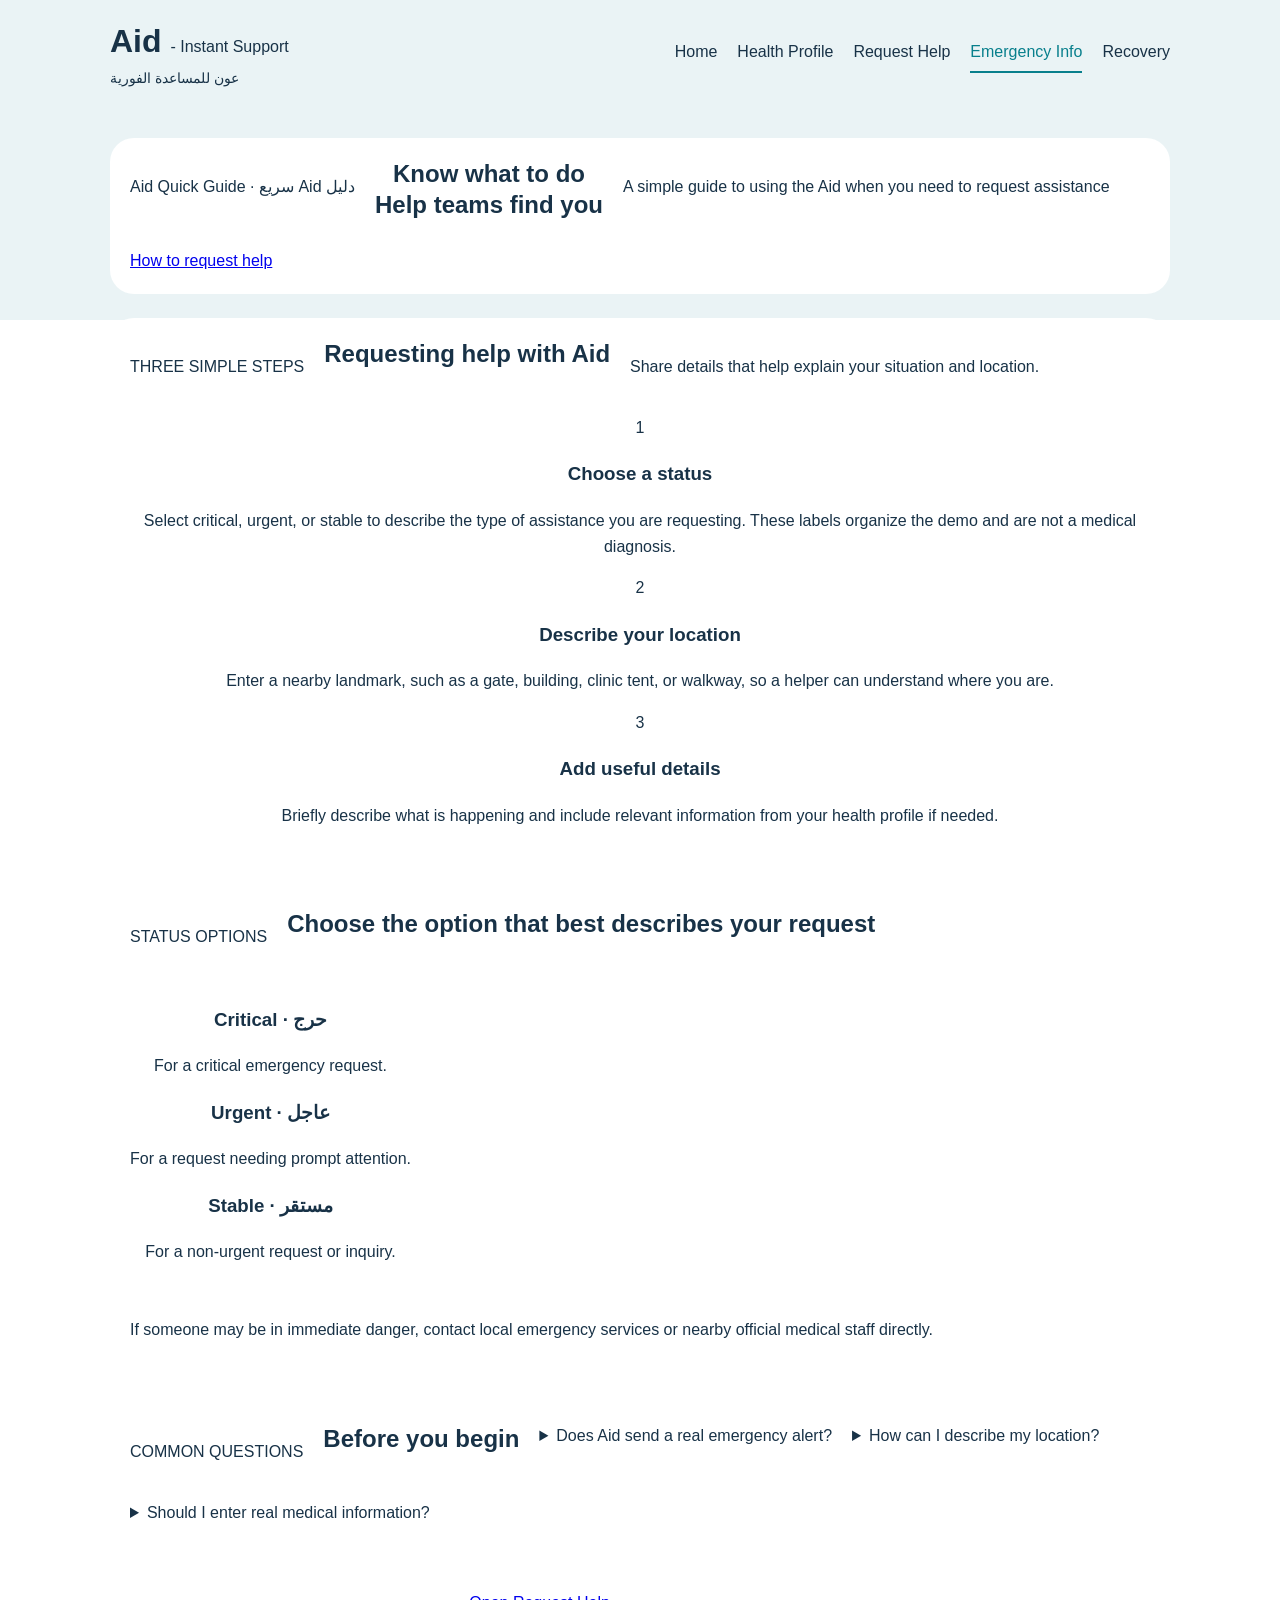
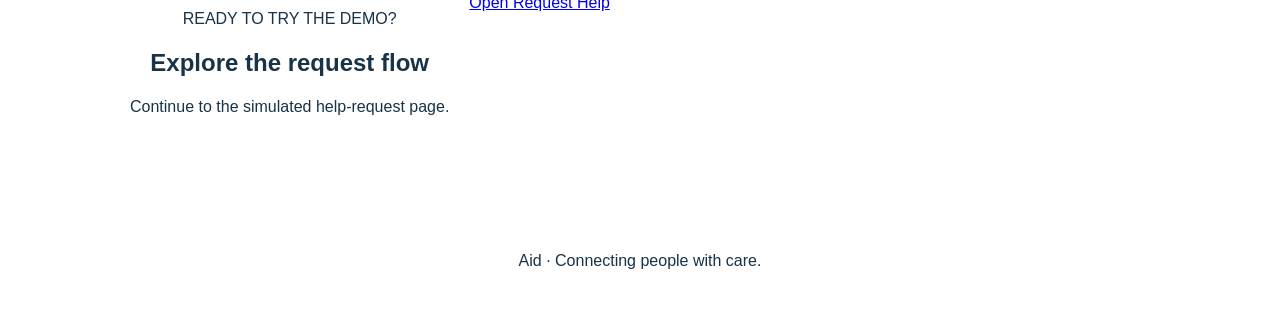
==== Emergency Info.html @ 05818f36 "Emergency Info - v1.0" ====
<!DOCTYPE html>
<html lang="en">
    <head>
        <meta charset="UTF-8">
        <title>Aid | Emergency Info</title>
    
        <link rel="stylesheet" type="text/css" href="style.css">
    </head>
    <body>
        <!-- Website name & navigation -->
        <header>
            <div class="brand">
                <span class="Logo" aria-hidden="true"></span>
                <h1>Aid <span>- Instant Support</span></h1>
                <p lang="ar" dir="rtl">عون للمساعدة الفورية</p>
            </div>

            <nav aria-label="Main navigation">
                <a href="index.html">Home</a>
                <a href="profile.html">Health Profile</a>
                <a href="request.html">Request Help</a>
                <a href="Emergency Info.html" aria-current="page">Emergency Info</a>
                <a href="recovery.html">Recovery</a>
            </nav>
        </header>

        <main class="Emergency">
            <section class="Info-A">
                <p class="Info-B">Aid Quick Guide · <span lang="ar">سريع Aid دليل</span></p>
                <h2>Know what to do <br><span>Help teams find you</span></h2>
                <p class="Info-C">A simple guide to using the Aid when you need to request assistance</p>
                <a class="Info-Button" href="#steps">How to request help</a>
            </section>

            <section class="Info-Section" id="steps">
                <p class="Info-B">THREE SIMPLE STEPS</p>
                <h2>Requesting help with Aid</h2>
                <p class="Info-Intro">
                    Share details that help explain your situation and location.
                </p>

                <div class="Info-Steps">
                    <article class="Card">
                        <span class="Number">1</span>
                        <h3>Choose a status</h3>
                        <p>
                            Select critical, urgent, or stable to describe the type of assistance
                            you are requesting. These labels organize the demo and are not a
                            medical diagnosis.
                        </p>
                    </article>

                    <article class="Card">
                        <span class="Number">2</span>
                        <h3>Describe your location</h3>
                        <p>
                            Enter a nearby landmark, such as a gate, building, clinic tent,
                            or walkway, so a helper can understand where you are.
                        </p>
                    </article>

                    <article class="Card">
                            <span class="Number">3</span>
                            <h3>Add useful details</h3>
                            <p>
                                Briefly describe what is happening and include relevant information
                                from your health profile if needed.
                            </p>
                    </article>
                </div>
            </section>

            <section class="Section Statuses">
                <p class="Info-B">STATUS OPTIONS</p>
                <h2>Choose the option that best describes your request</h2>

                <div class="Status-Grid">
                    <article class="Info-Status Info-Critical">
                        <span class="Dot"></span>
                        <div>
                            <h3>Critical · حرج</h3>
                            <p>For a critical emergency request.</p>
                        </div>
                    </article>
                
                    <article class="Info-Status Info-Urgent">
                        <span class="Dot"></span>
                        <div>
                            <h3>Urgent · عاجل</h3>
                            <p>For a request needing prompt attention.</p>
                        </div>
                    </article>

                    <article class="Info-Status Info-Stable">
                        <span class="Dot"></span>
                        <div>
                            <h3>Stable · مستقر</h3>
                            <p>For a non-urgent request or inquiry.</p>
                        </div>
                    </article>
                </div>
                
                <p class="Small-Note">
                    If someone may be in immediate danger, contact local emergency services
                    or nearby official medical staff directly.
                </p>
            </section>
            
            <section class="Section FAQ">
                <p class="Info-B">COMMON QUESTIONS</p>
                <h2>Before you begin</h2>
                
                <details>
                    <summary>Does Aid send a real emergency alert?</summary>
                    <p>
                        No. This course prototype simulates requests and responses.
                        It is not connected to dispatchers or medical teams.
                    </p>
                </details>

                <details>
                    <summary>How can I describe my location?</summary>
                    <p>
                        Use a recognizable nearby landmark, such as a gate, building,
                        clinic tent, or walkway. The prototype does not send GPS coordinates.
                    </p>
                </details>

                <details>
                    <summary>Should I enter real medical information?</summary>
                    <p>
                        No. Use fictional details while testing. The prototype does not
                        provide secure medical storage.
                    </p>
                </details>
            </section>

            <section class="Closing" id="request">
                <div>
                    <p class="Info-B">READY TO TRY THE DEMO?</p>
                    <h2>Explore the request flow</h2>
                    <p>Continue to the simulated help-request page.</p>
                </div>

                <a class="Info-Button" href="request.html">Open Request Help</a>
            </section>
        </main>
        
        <footer>
            <p>Aid · Connecting people with care.</p>
        </footer>
    </body>
</html>
---- style.css ----
* {
    box-sizing: border-box;
}

/*Basic appearance of the entire page. */
body {
    margin: 0;
    font-family: Arial, sans-serif;
    font-size: 16px;
    line-height: 1.6;
    color: #183247;
    background-color: white;
    background-image: linear-gradient(
        to bottom,
        #eaf3f5 0,
        #eaf3f5 320px,
        white 320px,
        white 100%
    );
    background-repeat: no-repeat;
    min-height: 100vh;
}

/* Header styles */
header {
    display: flex;
    justify-content: space-between;
    align-items: center;
    gap: 24px;
    max-width: 1100px;
    margin: 0 auto;
    padding: 16px 20px;
}

header h1 {
    margin: 0;
    font-size: 32px;
}

header h1 span {
    font-size: 16px;
    font-weight: normal;
}

header p {
    margin: 0;
    font-size: 14px;
    text-align: left;
}

/* Navigation styles */
nav {
    display: flex;
    flex-wrap: wrap;
    gap: 20px;
}

nav a {
    color: #183247;
    text-decoration: none;
    padding: 6px 0;
    border-bottom: 2px solid transparent;
}

nav a:hover,
nav a[aria-current="page"] {
    color: #087f8c;
    border-bottom-color: #087f8c;
}

/*==================================================*/
/* Main content styles */
main {
    max-width: 1100px;
    margin: 0 auto;
    padding: 32px 20px;
    text-align: center;
}

main h2 {
    margin: 0 0 8px;
    font-size: 24px;
    line-height: 1.3;
}

main section {
    display: flex;
    flex-wrap: wrap;;
    gap: 20px;
    margin: 0 0 24px;
    padding: 20px;
    background-color: white;
    border-radius: 24px;
}

.subtitle {
    margin: 0 0 24px;
    font-size: 20px;
}

.Icon {
    display: block;
    margin: 12px 0;
    font-size: 56px;
    line-height: 1;
}

.Status {
    flex: 1 1 240px;
    padding: 28px 20px;
    border-radius: 14px;
    box-shadow: 0 6px 12px rgba(0, 0, 0, 0.15);
}

.Status h3 {
    margin: 0 0 12px;
    font-size: 28px;
}

.Status p {
    font-size: 20px;
    font-weight: bold;
}

.Status .description {
    margin: 6px 0;
    font-size: 14px;
    font-weight: normal;
    line-height: 1.4;
}

/* Condition Colors */
.Critical {
    background-color: #c82333;
    color: white;
}

.Urgent {
    background-color: #ffcc25;
    color: #202020;
}

.Stable {
    background-color: #198547;
    color: white;
}

/* Links inside the condition boxes */
.Status a {
    display: inline-block;
    margin-top: 12px;
    padding: 10px 20px;
    background-color: white;
    color: #183247;
    text-decoration: none;
    font-weight: bold;
    border-radius: 8px; 
}

.Status a:hover {
    background-color: #eaf3f5;
}

.Status a:focus-visible {
    outline: 3px solid #183247;
    outline-offset: 3px;
}

/* Information strip below the cards */
.Request {
    display: flex;
    align-items: center;
    justify-content: space-between;
    gap: 24px;
    padding: 14px 18px;
    background-color: white;
    border: 1px solid #dce4e7;
    border-radius: 12px;
    box-shadow: 0 3px 6px rgba(0, 0, 0, 0.1);
    text-align: left;
}

.Request p {
    margin: 0;
    font-size: 14px;
}

.Location {
    flex: 1;
}

.Request p:last-child {
    flex: 2;
}

/* Footer styles */
footer {
    padding: 20px 40px;
    text-align: center;
    color: #183247;
}

/*==================================================*/
/* Health Profile form */
main > h2 {
    margin-top: 12px;
    font-size: 30px;
}

main > p {
    font-size: 18px;
}

form {
    max-width: 1050px;
    margin: 28px auto;
    padding: 24px;
    text-align: left;
    background-color: white;
    border-radius: 20px;
    box-shadow: 0 4px 12px rgba(24, 50, 71, 0.12);
}

form h3 {
    margin-bottom: 20px;
    margin-top: 0;
    text-align: center;
    font-size: 20px;
}

.Grid {
    display: grid;
    grid-template-columns: 1fr 1fr;
    gap: 12px;
    margin-bottom: 12px;
    align-items: start;
}

.Field label {
    display: block;
    margin-bottom: 7px;
    font-weight: bold;
}

.Field input,
.Field select {
    height: 46px;
    width: 100%;
    padding: 12px;
    border: 2px solid #21858a;
    border-radius: 8px;
    font: inherit;
}

.Field textarea {
    min-height: 88px;
    width: 100%;
    padding: 12px;
    border: 2px solid #21858a;
    border-radius: 8px;
    font: inherit;
    resize: vertical;
}

.Notice {
    color: #526875;
    font-size: 14px;
}

form button {
    display: block;
    width: 100%;
    margin-top: 14px;
    padding: 12px 24px;
    border: 0;
    border-radius: 8px;
    background-color: #16868b;
    color: white;
    font: inherit;
    font-weight: bold;
    cursor: pointer;
}

form button:hover {
    background-color: #116e73;
}

.feedback {
    margin-top: 12px;
    font-weight: bold;
}

.feedback.success {
    color: #16864d;
}

.feedback.error {
    color: #c92335;
}

/*==================================================*/
/*Request Help*/
.Chips {
    display: flex;
    flex-wrap: wrap;
    justify-content: center;
    gap: 10px;
    margin: 0 0 24px;
    padding: 0;
    list-style: none;
}

.Chips button {
    padding: 6px 14px;
    border: 0;
    border-radius: 999px;
    background-color: white;
    color: #183247;
    font: inherit;
    font-size: 14px;
    cursor: pointer;
    box-shadow: 0 2px 5px rgba(0, 0, 0, 0.12);
}

.Chips button:hover {
    background-color: #eaf3f5;
}

.Statuses {
    display: flex;
    flex-wrap: wrap;
    gap: 20px;
    margin: 0 0 24px;
}

.Status.selected {
    outline: 4px solid #183247;
    outline-offset: 3px;
}

.Field label {
    display: flex;
    justify-content: space-between;
    gap: 12px;
}

.Field.Wide {
    grid-column: 1 / -1;
}

form .Request {
    margin-top: 16px;
    box-shadow: none;
    border: 0;
    padding: 0;
}

/*==================================================*/
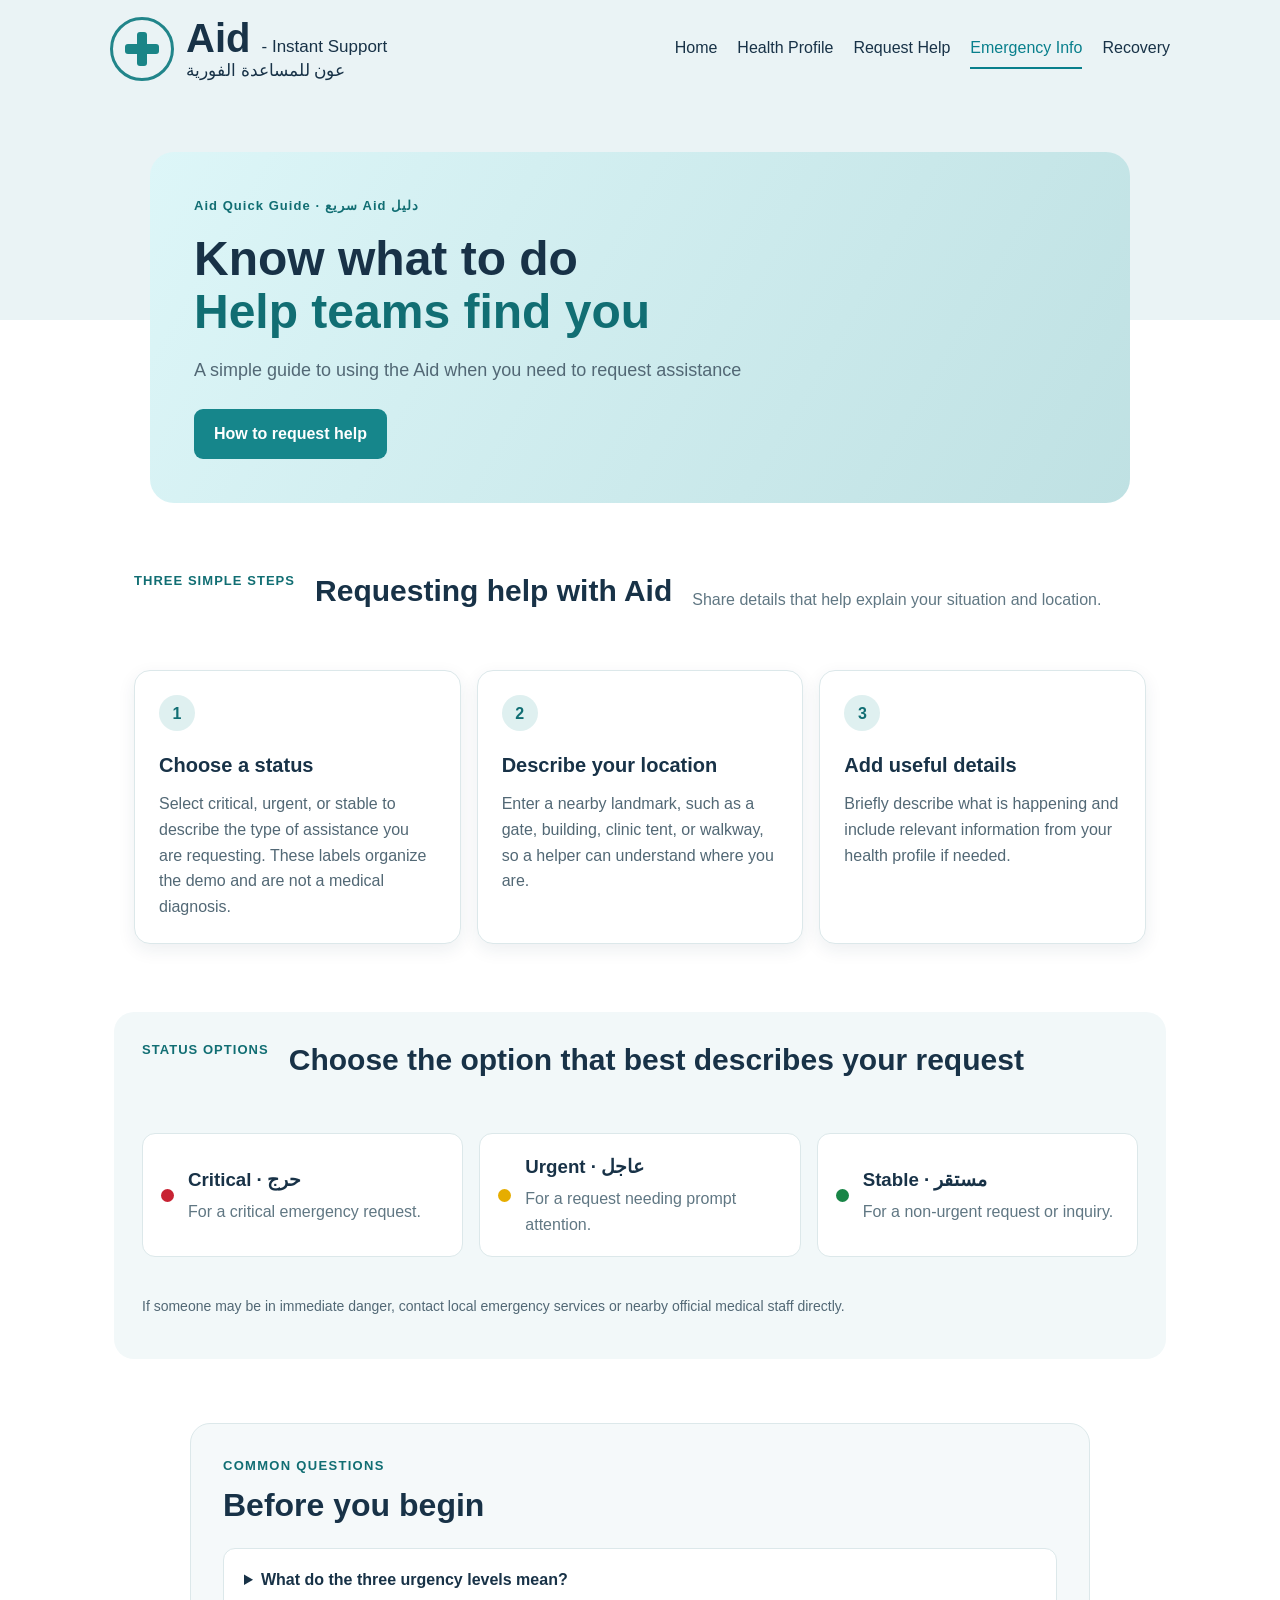
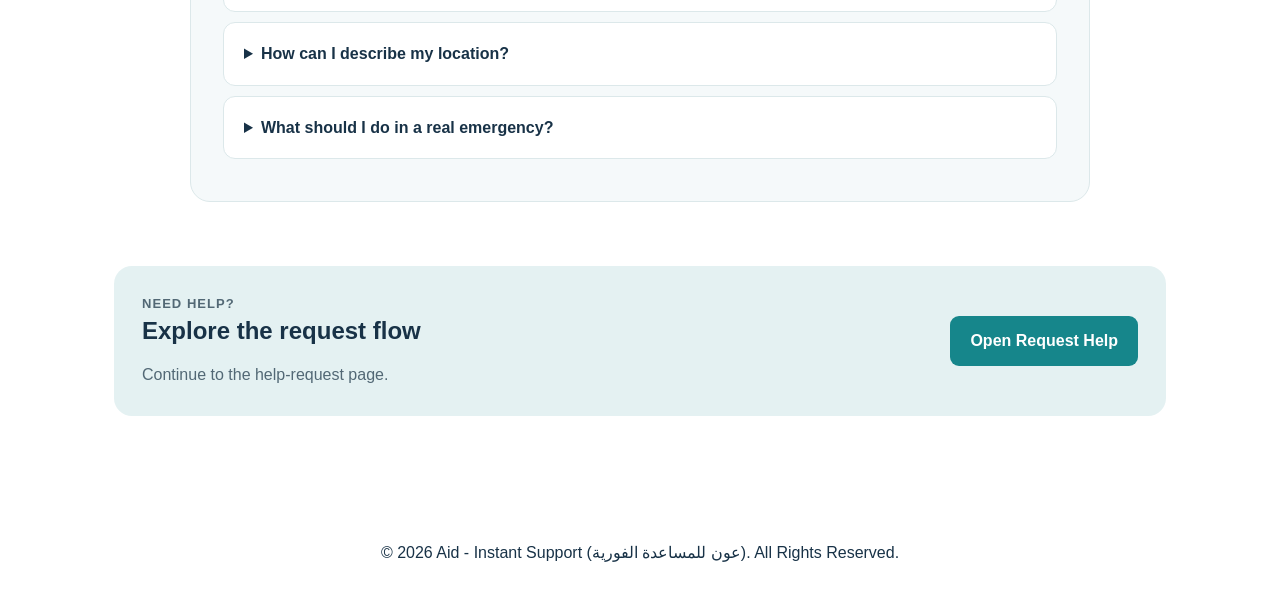
==== commit 1eca9f31: "v1.1" ====
--- a/Emergency Info.html
+++ b/Emergency Info.html
@@ -111,10 +111,11 @@
                 <h2>Before you begin</h2>
                 
                 <details>
-                    <summary>Does Aid send a real emergency alert?</summary>
+                    <summary>What do the three urgency levels mean?</summary>
                     <p>
-                        No. This course prototype simulates requests and responses.
-                        It is not connected to dispatchers or medical teams.
+                        Critical (red) is for life-threatening problems, like trouble breathing or heavy bleeding. <br>
+                        Urgent (yellow) is for serious symptoms that are stable for now, like strong pain or a suspected fracture. <br>
+                        Stable (green) is for minor symptoms.
                     </p>
                 </details>
 
@@ -127,19 +128,19 @@
                 </details>
 
                 <details>
-                    <summary>Should I enter real medical information?</summary>
+                    <summary>What should I do in a real emergency?</summary>
                     <p>
-                        No. Use fictional details while testing. The prototype does not
-                        provide secure medical storage.
+                        Call 998 for an ambulance or 999 for the police straight away. 
+                        Aid is a prototype and does not contact emergency services.
                     </p>
                 </details>
             </section>
 
             <section class="Closing" id="request">
                 <div>
-                    <p class="Info-B">READY TO TRY THE DEMO?</p>
+                    <p class="Info-B">NEED HELP?</p>
                     <h2>Explore the request flow</h2>
-                    <p>Continue to the simulated help-request page.</p>
+                    <p>Continue to the help-request page.</p>
                 </div>
 
                 <a class="Info-Button" href="request.html">Open Request Help</a>
@@ -147,7 +148,6 @@
         </main>
         
         <footer>
-            <p>Aid · Connecting people with care.</p>
-        </footer>
+            <p>&copy; 2026 Aid - Instant Support (<span lang="ar">عون للمساعدة الفورية</span>). All Rights Reserved.</p>        </footer>
     </body>
 </html>
--- a/style.css
+++ b/style.css
@@ -21,6 +21,62 @@
     min-height: 100vh;
 }
 
+/*Logo*/
+.brand {
+    display: grid;
+    grid-template-columns: auto 1fr;
+    column-gap: 12px;
+    align-items: center;
+}
+
+.brand .Logo {
+    grid-row: 1 / 3;
+}
+
+.brand h1 {
+    font-size: 40px;
+    line-height: 1.1;
+}
+
+.brand h1 span {
+    font-size: 17px;
+}
+
+.brand p {
+    font-size: 17px;
+    line-height: 1.3;
+}
+
+.Logo {
+    position: relative;
+    flex-shrink: 0;
+    width: 64px;
+    height: 64px;
+    border: 3px solid #21858a;
+    border-radius: 50%;
+}
+
+.Logo::before,
+.Logo::after {
+    content: "";
+    position: absolute;
+    top: 50%;
+    left: 50%;
+    background-color: #1a8587;
+    border-radius: 3px;
+    transform: translate(-50%, -50%);
+}
+
+.Logo::before {
+    width: 34px;
+    height: 10px;
+}
+
+.Logo::after {
+    width: 10px;
+    height: 34px;
+}
+
 /* Header styles */
 header {
     display: flex;
@@ -201,7 +257,7 @@
 }
 
 /*==================================================*/
-/* Health Profile form */
+/* Health Profile Page */
 main > h2 {
     margin-top: 12px;
     font-size: 30px;
@@ -299,7 +355,7 @@
 }
 
 /*==================================================*/
-/*Request Help*/
+/*Request Help Page*/
 .Chips {
     display: flex;
     flex-wrap: wrap;
@@ -355,4 +411,273 @@
     padding: 0;
 }
 
+/*==================================================*/
+/*Emergency Info Page*/
+.Emergency {
+    max-width: 1100px;
+    margin: 0 auto;
+    padding: 30px 24px 64px;
+    text-align: left;
+}
+
+.Emergency .Info-A {
+    display: block;
+    max-width: 980px;
+    margin: 24px auto 48px;
+    padding: 44px;
+    border-radius: 24px;
+    background: linear-gradient(120deg, #ddf6f8, #bfe1e3);
+}
+
+.Emergency .Info-A .Info-B {
+    display: block;
+    margin: 0 0 16px;
+    color: #116e73;
+    font-size: 13px;
+    font-weight: bold;
+    letter-spacing: 0.08em;
+}
+
+.Emergency .Info-A h2 {
+    max-width: 820px;
+    margin: 0 0 18px;
+    color: #183247;
+    font-size: 48px;
+    line-height: 1.1;
+}
+
+.Emergency .Info-A h2 span {
+    color: #116e73;
+}
+
+.Emergency .Info-A .Info-C {
+    display: block;
+    max-width: 620px;
+    margin: 0 0 24px;
+    color: #526875;
+    font-size: 18px;
+}
+
+.Emergency .Info-A .Info-Button {
+    display: inline-block;
+}
+
+.Info-A {
+    margin: 20px 0 48px;
+    padding: 48px;
+    border-radius: 24px;
+    background: linear-gradient(120deg, #e4f1f2, #f7fbfb);
+}
+
+.Info-A h2 {
+    margin: 0 0 16px;
+    color: #183247;
+    font-size: clamp(36px, 5vw, 58px);
+    line-height: 1.1;
+}
+
+.Info-A h2 span {
+    color: #116e73;
+}
+
+.Info-B {
+    margin: 0 0 12px;
+    color: #116e73;
+    font-size: 13px;
+    font-weight: bold;
+    letter-spacing: 0.08em;
+}
+
+.Info-C {
+    max-width: 600px;
+    margin-bottom: 24px;
+    color: #526875;
+    font-size: 18px;
+}
+
+.Info-Button {
+    display: inline-block;
+    padding: 12px 20px;
+    border-radius: 9px;
+    background-color: #16868b;
+    color: white;
+    font-weight: bold;
+    text-decoration: none;
+}
+
+.Info-Button:hover {
+    background-color: #116e73;
+}
+
+.Info-Section,
+.Section {
+    margin-top: 48px;
+}
+
+.Info-Section h2,
+.Section h2 {
+    margin: 0 0 12px;
+    color: #183247;
+    font-size: 30px;
+}
+
+.Info-Intro {
+    color: #607783;
+}
+
+.Info-Steps,
+.Status-Grid {
+    display: grid;
+    grid-template-columns: repeat(3, minmax(0, 1fr));
+    gap: 16px;
+    margin-top: 22px;
+}
+
+.Card {
+    padding: 24px;
+    border: 1px solid #dce8ea;
+    border-radius: 16px;
+    background-color: white;
+    box-shadow: 0 6px 18px rgba(24, 50, 71, 0.08);
+}
+
+.Number {
+    width: 36px;
+    height: 36px;
+    display: grid;
+    place-items: center;
+    margin-bottom: 18px;
+    border-radius: 50%;
+    background-color: #dff0f0;
+    color: #116e73;
+    font-weight: bold;
+}
+
+.Card h3 {
+    margin: 0 0 10px;
+    color: #183247;
+    font-size: 20px;
+}
+
+.Card p {
+    margin: 0;
+    color: #526875;
+    line-height: 1.6;
+}
+
+.Statuses {
+    padding: 28px;
+    border-radius: 20px;
+    background-color: #f2f8f9;
+}
+
+.Info-Status {
+    display: flex;
+    align-items: center;
+    gap: 14px;
+    padding: 18px;
+    border: 1px solid #dce8ea;
+    border-radius: 13px;
+    background-color: white;
+}
+
+.Info-Status h3 {
+    margin: 0 0 4px;
+}
+
+.Info-Status p {
+    margin: 0;
+    color: #607783;
+}
+
+.Dot {
+    width: 13px;
+    height: 13px;
+    flex: none;
+    border-radius: 50%;
+}
+
+.Info-Critical .Dot {
+    background-color: #c82333;
+}
+
+.Info-Urgent .Dot {
+    background-color: #e6ad00;
+}
+
+.Info-Stable .Dot {
+    background-color: #198547;
+}
+
+.Small-Note {
+    margin-top: 18px;
+    color: #526875;
+    font-size: 14px;
+}
+
+.Section.FAQ {
+    display: block;
+    max-width: 900px;
+    margin: 64px auto;
+    padding: 32px;
+    border: 1px solid #dce8ea;
+    border-radius: 20px;
+    background: #f5f9fa;
+    text-align: left;
+}
+
+.FAQ .Info-B {
+    margin: 0 0 8px;
+    color: #116e73;
+    font-size: 13px;
+    font-weight: bold;
+    letter-spacing: 0.1em;
+}
+
+.FAQ h2 {
+    margin: 0 0 22px;
+    color: #183247;
+    font-size: 32px;
+}
+
+.FAQ details {
+    margin: 10px 0;
+    padding: 18px 20px;
+    border: 1px solid #dce8ea;
+    border-radius: 12px;
+    background: white;
+    transition: box-shadow 0.2s ease;
+}
+
+.FAQ summary {
+    color: #183247;
+    font-weight: bold;
+    cursor: pointer;
+}
+
+.FAQ details p {
+    margin: 12px 0 0;
+    color: #526875;
+}
+
+.Closing {
+    display: flex;
+    justify-content: space-between;
+    align-items: center;
+    gap: 24px;
+    margin-top: 48px;
+    padding: 28px;
+    border-radius: 18px;
+    background-color: #e4f1f2;
+}
+
+.Closing h2 {
+    margin-bottom: 8px;
+}
+
+.Closing p {
+    margin-bottom: 0;
+    color: #526875;
+}
+
 /*==================================================*/
